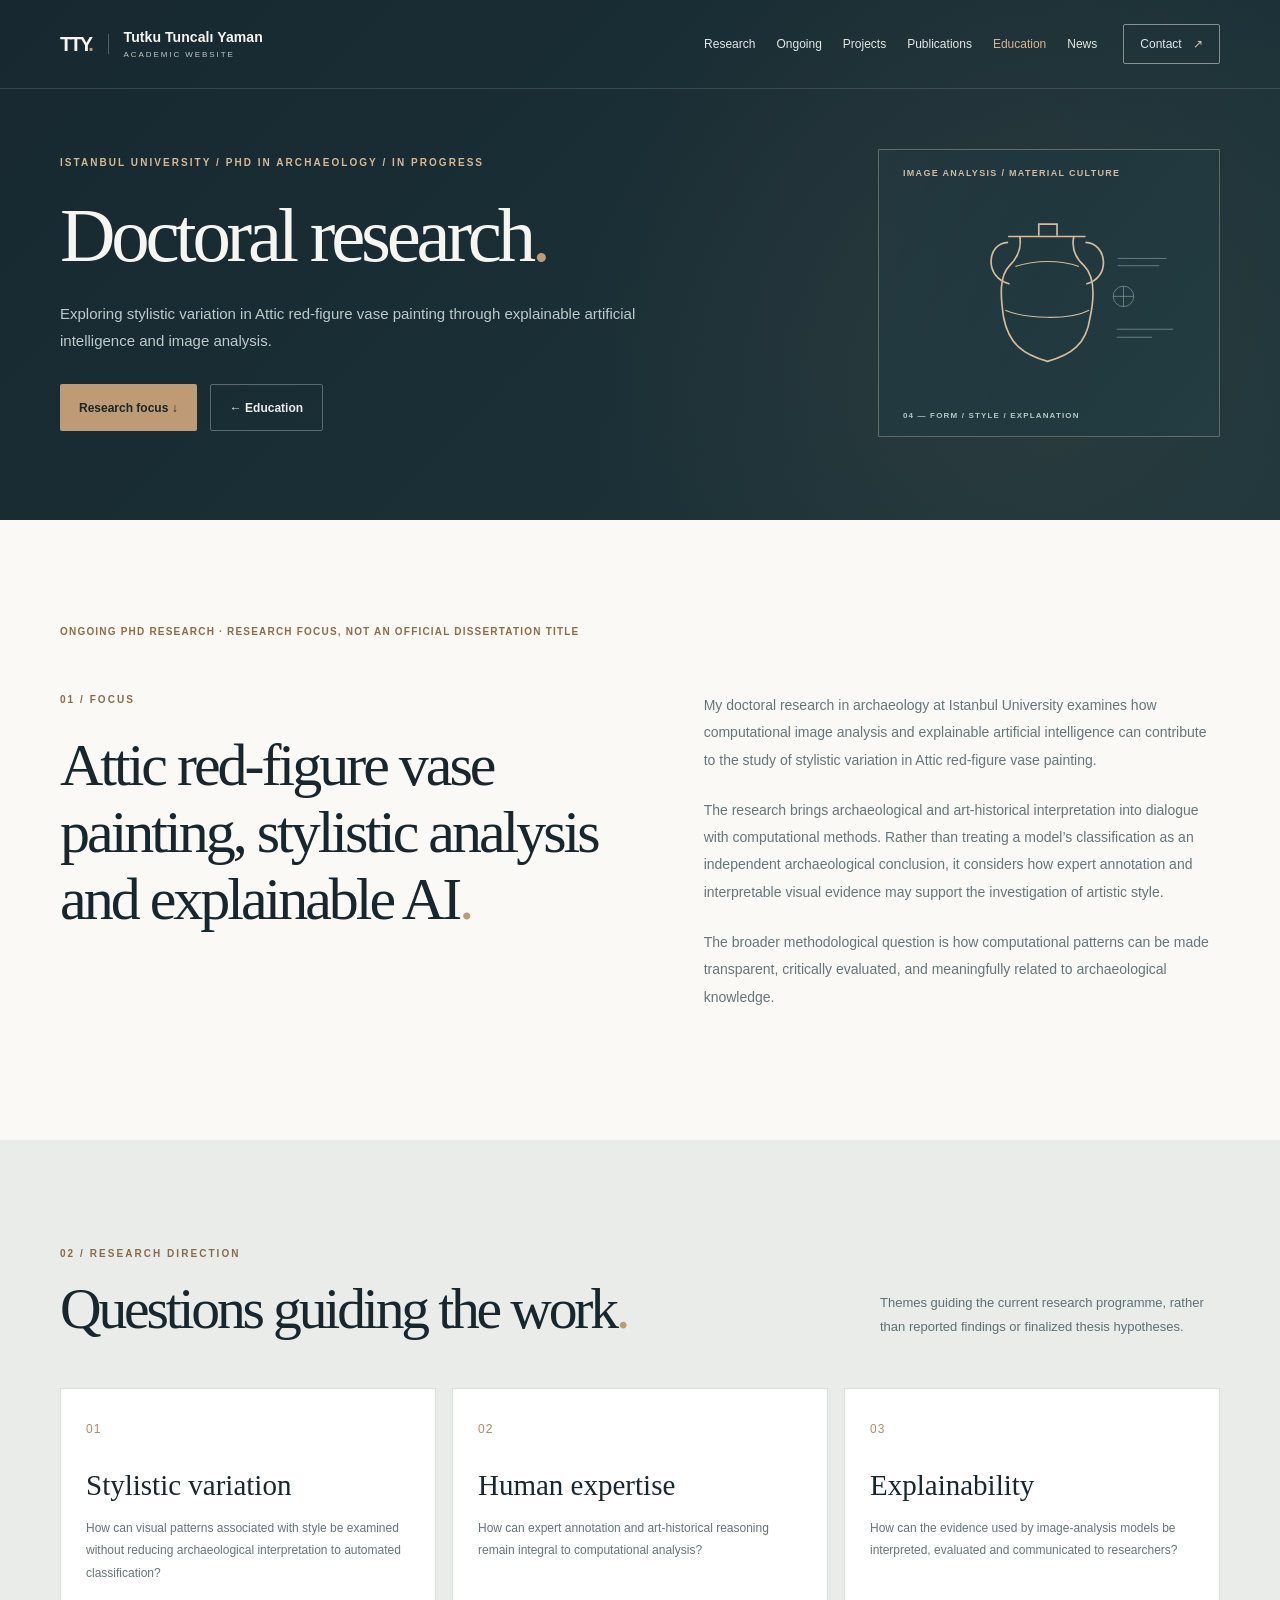
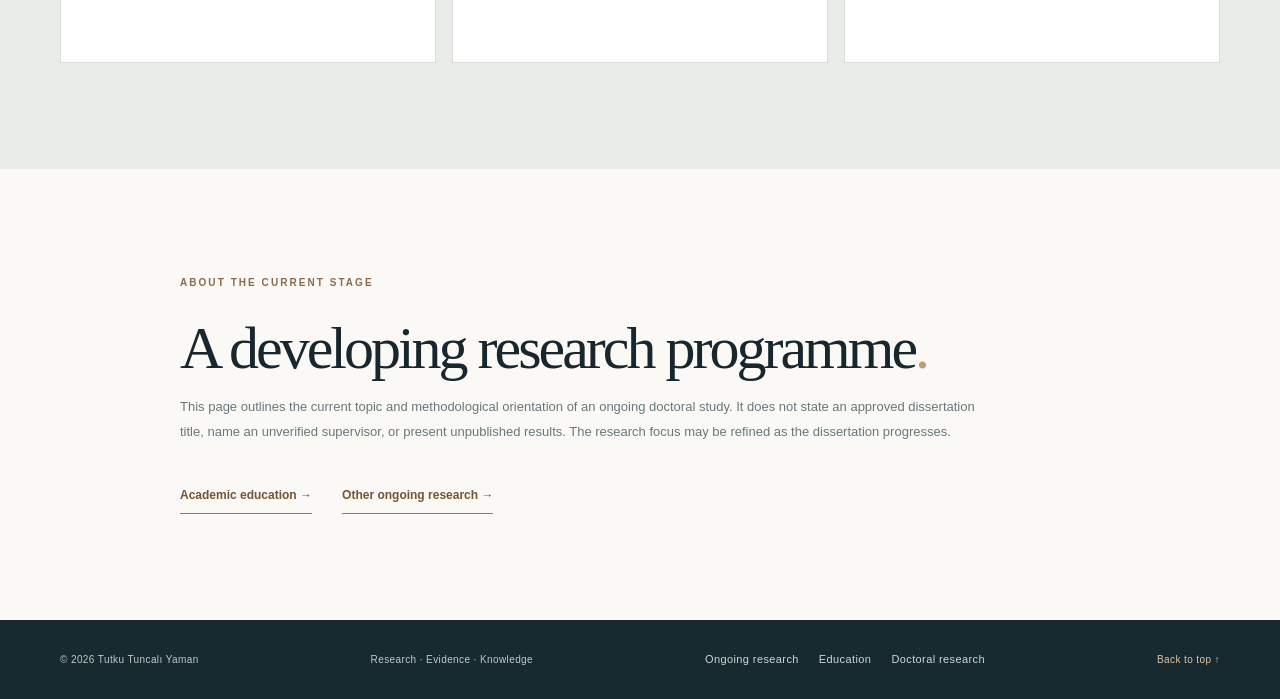
==== doctoral-research.html @ 41579b4d "Add files via upload" ====
<!DOCTYPE html>

<html lang="en"><head><meta charset="utf-8"/><meta content="width=device-width, initial-scale=1" name="viewport"/><meta content="#15232a" name="theme-color"/><meta content="Ongoing archaeology PhD research at Istanbul University on explainable AI, image analysis and stylistic variation in Attic red-figure vase painting." name="description"/><meta content="Doctoral Research | Tutku Tuncalı Yaman" property="og:title"/><meta content="Ongoing archaeology PhD research at Istanbul University on explainable AI, image analysis and stylistic variation in Attic red-figure vase painting." property="og:description"/><title>Doctoral Research | Tutku Tuncalı Yaman</title><link href="styles.css" rel="stylesheet"/><script defer="" src="script.js"></script><link href="assets/favicon.svg" rel="icon" type="image/svg+xml"/></head>
<body><a class="skip-link" href="#main">Skip to content</a><header class="site-header" id="top">
<div class="header-inner wrap">
<a aria-label="Tutku Tuncalı Yaman, home" class="wordmark" href="#top"><span aria-hidden="true" class="wordmark-monogram">TTY<span class="monogram-dot">.</span></span><span class="wordmark-name">Tutku Tuncalı Yaman<span class="wordmark-line">ACADEMIC WEBSITE</span></span></a>
<button aria-controls="primary-nav" aria-expanded="false" aria-label="Open navigation" class="nav-toggle" type="button"><span></span><span></span><span></span></button>
<nav aria-label="Primary navigation" class="main-nav" id="primary-nav"><a href="index.html#research">Research</a><a href="ongoing.html">Ongoing</a><a href="projects.html">Projects</a><a href="index.html#publications">Publications</a><a aria-current="location" href="education.html">Education</a><a href="news.html">News</a><a class="nav-contact" href="index.html#contact">Contact <span aria-hidden="true">↗</span></a></nav>
</div>
</header><main id="main"><section aria-labelledby="inner-title" class="inner-hero doctoral-hero"><div class="wrap inner-hero-grid"><div><p class="eyebrow">ISTANBUL UNIVERSITY / PHD IN ARCHAEOLOGY / IN PROGRESS</p><h1 id="inner-title">Doctoral research<span class="period">.</span></h1><p class="inner-lead">Exploring stylistic variation in Attic red-figure vase painting through explainable artificial intelligence and image analysis.</p><div class="inner-hero-actions"><a class="button button-primary" href="#focus">Research focus ↓</a><a class="button button-ghost" href="education.html">← Education</a></div></div><div aria-hidden="true" class="inner-visual inner-editorial-visual"><p class="editorial-overline">IMAGE ANALYSIS / MATERIAL CULTURE</p><svg viewbox="0 0 400 260" xmlns="http://www.w3.org/2000/svg"><g fill="none" stroke="#d5bb99" stroke-width="2.3" transform="translate(74 7)"><path d="M70 43H176M86 43C89 61 81 74 72 83C58 97 59 123 64 155C71 190 91 205 124 214C157 205 177 190 182 155C189 123 188 97 174 83C164 74 156 61 160 43"></path><path d="M70 51C40 52 37 100 72 108M176 51C206 52 211 100 177 108"></path><path d="M80 84C107 75 142 75 167 84M66 144C95 156 154 158 181 144" stroke-width="1.4"></path><path d="M112 42V26H137V42"></path></g><g opacity=".75" stroke="#a1b9b4" stroke-width="1"><path d="M294 80H361M294 90H351M293 177H370M293 188H341"></path><circle cx="302" cy="132" fill="none" r="14"></circle><path d="M302 118V146M288 132H316"></path></g></svg><p class="editorial-footer">04 — FORM / STYLE / EXPLANATION</p></div></div></section>
<section class="section doctoral-section" id="focus"><div class="wrap"><div class="doctoral-overline">ONGOING PHD RESEARCH · RESEARCH FOCUS, NOT AN OFFICIAL DISSERTATION TITLE</div><div class="doctoral-grid"><div><p class="eyebrow eyebrow-dark">01 / FOCUS</p><h2>Attic red-figure vase painting, stylistic analysis and explainable AI<span class="period">.</span></h2></div><div class="doctoral-prose"><p>My doctoral research in archaeology at Istanbul University examines how computational image analysis and explainable artificial intelligence can contribute to the study of stylistic variation in Attic red-figure vase painting.</p><p>The research brings archaeological and art-historical interpretation into dialogue with computational methods. Rather than treating a model’s classification as an independent archaeological conclusion, it considers how expert annotation and interpretable visual evidence may support the investigation of artistic style.</p><p>The broader methodological question is how computational patterns can be made transparent, critically evaluated, and meaningfully related to archaeological knowledge.</p></div></div></div></section>
<section class="section doctoral-questions"><div class="wrap"><div class="section-head"><div><p class="eyebrow eyebrow-dark">02 / RESEARCH DIRECTION</p><h2>Questions guiding the work<span class="period">.</span></h2></div><p class="section-lead">Themes guiding the current research programme, rather than reported findings or finalized thesis hypotheses.</p></div><div class="doctoral-question-grid"><article><span>01</span><h3>Stylistic variation</h3><p>How can visual patterns associated with style be examined without reducing archaeological interpretation to automated classification?</p></article><article><span>02</span><h3>Human expertise</h3><p>How can expert annotation and art-historical reasoning remain integral to computational analysis?</p></article><article><span>03</span><h3>Explainability</h3><p>How can the evidence used by image-analysis models be interpreted, evaluated and communicated to researchers?</p></article></div></div></section>
<section class="section doctoral-note-section"><div class="wrap doctoral-note"><p class="eyebrow eyebrow-dark">ABOUT THE CURRENT STAGE</p><h2>A developing research programme<span class="period">.</span></h2><p>This page outlines the current topic and methodological orientation of an ongoing doctoral study. It does not state an approved dissertation title, name an unverified supervisor, or present unpublished results. The research focus may be refined as the dissertation progresses.</p><div class="doctoral-note-actions"><a class="text-link" href="education.html">Academic education →</a><a class="text-link" href="ongoing.html">Other ongoing research →</a></div></div></section></main><footer class="site-footer"><div class="wrap footer-inner"><span>© 2026 Tutku Tuncalı Yaman</span><span>Research · Evidence · Knowledge</span><div class="footer-pages"><a href="ongoing.html">Ongoing research</a><a href="education.html">Education</a><a href="doctoral-research.html">Doctoral research</a></div><a href="#top">Back to top ↑</a></div></footer></body></html>
---- styles.css ----
:root{--ink:#17272d;--navy:#15232a;--navy-2:#1b3037;--cream:#f5f2eb;--paper:#faf9f5;--white:#fff;--muted:#5e7076;--copper:#bf9b75;--light-copper:#dec5a7;--line:#dddcd4;--font-sans:Inter,"Aptos","Segoe UI",Arial,sans-serif;--font-serif:Iowan Old Style,"Palatino Linotype","Book Antiqua",Georgia,serif}*{box-sizing:border-box}html{scroll-behavior:smooth}body{margin:0;background:var(--paper);color:var(--ink);font-family:var(--font-sans);-webkit-font-smoothing:antialiased}a{color:inherit;text-decoration:none}button{font:inherit}a:focus-visible,button:focus-visible{outline:3px solid #d0a16d;outline-offset:4px}.wrap{width:min(1160px,calc(100% - 96px));margin-inline:auto}.skip-link{position:absolute;left:1rem;top:-10rem;background:white;color:black;padding:.65rem 1rem;z-index:99}.skip-link:focus{top:1rem}.site-header{position:absolute;left:0;right:0;top:0;z-index:20;border-bottom:1px solid rgba(255,255,255,.13)}.header-inner{height:88px;display:flex;align-items:center;justify-content:space-between;gap:30px}.wordmark{display:flex;gap:15px;align-items:center;color:#f7f5ef}.wordmark-monogram{font-weight:700;font-size:20px;letter-spacing:-.12em;border-right:1px solid #506067;padding-right:16px;line-height:1}.monogram-dot,.period{color:var(--copper)}.wordmark-name{font-size:14px;font-weight:620;letter-spacing:.006em}.wordmark-line{display:block;margin-top:5px;color:#bfc7c6;font-weight:400;font-size:8px;letter-spacing:.24em}.main-nav{display:flex;gap:27px;align-items:center}.main-nav a{color:#e4e8e6;font-size:12px;font-weight:500;transition:color .2s}.main-nav a:hover{color:var(--light-copper)}.main-nav .nav-contact{border:1px solid rgba(237,236,226,.5);border-radius:2px;padding:12px 16px;margin-left:5px}.nav-contact span{margin-left:8px;color:var(--light-copper)}.nav-toggle{display:none}.hero{position:relative;background:var(--navy);color:#f9f7f1;min-height:705px;overflow:hidden}.hero-underlay{position:absolute;inset:0;background:radial-gradient(circle at 74% 42%,rgba(79,101,108,.27),transparent 34%),linear-gradient(150deg,#17282e 0%,#142329 68%,#0e1e26 100%)}.hero-inner{position:relative;display:grid;grid-template-columns:1.08fr .92fr;align-items:center;min-height:648px;gap:12px;padding-top:100px}.hero-content{padding-bottom:12px;z-index:1}.eyebrow{font-size:10px;font-weight:650;letter-spacing:.205em;color:#d6b994;line-height:1.5;margin:0 0 25px}.eyebrow-dark{color:#8a6a4b}.hero-eyebrow{display:flex;align-items:center;gap:12px}.eyebrow-line{display:block;width:28px;height:1px;background:var(--copper)}.hero-name{font-size:17px;letter-spacing:.08em;margin:0 0 12px;color:#e4e6e0}.hero h1{font-family:var(--font-serif);font-size:clamp(59px,6.1vw,92px);font-weight:400;line-height:1.04;letter-spacing:-.062em;margin:0 0 30px}.hero h1 em{font-weight:400;color:var(--light-copper);letter-spacing:-.07em}.hero-subtitle{font-size:18px;max-width:560px;line-height:1.48;font-weight:500;margin:0 0 20px}.hero-desc{font-size:13px;line-height:1.9;max-width:540px;color:#c1cdce;margin:0}.hero-actions{display:flex;align-items:center;gap:14px;margin-top:30px;flex-wrap:wrap}.button{display:inline-flex;gap:25px;align-items:center;justify-content:center;min-height:47px;border-radius:2px;padding:13px 19px;font-size:12px;font-weight:650;transition:transform .2s,background .2s}.button:hover{transform:translateY(-2px)}.button-primary{background:var(--copper);color:#19262a}.button-primary:hover{background:#d8b695}.button-ghost{border:1px solid #596b70;color:#e9ece9}.button-ghost:hover{background:rgba(255,255,255,.08)}.hero-art{position:relative;width:100%;aspect-ratio:1/1;max-width:550px;justify-self:end;margin-top:10px;opacity:.96}.art-orbit{position:absolute;border-radius:50%;border:1px solid rgba(216,197,167,.25);top:50%;left:50%;transform:translate(-50%,-50%)}.orbit-outer{width:93%;height:93%;border-style:dashed}.orbit-mid{width:71%;height:71%}.orbit-inner{width:47%;height:47%;border-style:dotted}.art-grid{position:absolute;inset:10%;background-image:linear-gradient(rgba(226,216,195,.06) 1px,transparent 1px),linear-gradient(90deg,rgba(226,216,195,.06) 1px,transparent 1px);background-size:36px 36px;mask-image:radial-gradient(circle,#000,transparent 71%)}.art-connectors{position:absolute;inset:0;width:100%;height:100%}.art-center{position:absolute;left:52%;top:52%;transform:translate(-50%,-50%);font-family:var(--font-serif);font-size:26px;letter-spacing:-.04em;text-align:center;color:#f1e5d4}.art-center span{display:block;font:600 8px var(--font-sans);letter-spacing:.2em;margin-top:8px;color:#bbab98}.art-label{position:absolute;color:#d3c4ad;font-size:9px;letter-spacing:.15em}.art-label-one{left:5%;top:21%}.art-label-two{right:1%;top:30%}.art-label-three{bottom:22%;left:6%}.art-caption{position:absolute;right:10%;bottom:2%;color:#83999d;font-size:8px;letter-spacing:.19em}.hero-bottom{position:relative;min-height:57px;border-top:1px solid rgba(255,255,255,.11);display:flex;justify-content:center;align-items:center;gap:32px;font-size:9px;letter-spacing:.22em;color:#a6b8ba}.small-cross{font-size:14px;color:#c8a67f}.intro-band{background:#eeeae0}.intro-inner{padding:70px 0;display:grid;grid-template-columns:1fr 2.5fr;gap:80px;align-items:start}.mini-label{margin:7px 0 0;white-space:nowrap;font-size:10px;letter-spacing:.2em;font-weight:750;color:#9a774e}.intro-inner>p:last-child{font-family:var(--font-serif);font-size:clamp(23px,2.8vw,36px);line-height:1.4;letter-spacing:-.025em;margin:0}.intro-inner em{color:#9c7654}.section{padding:106px 0}.section-head{display:flex;justify-content:space-between;gap:60px;align-items:end;margin-bottom:48px}.section-head h2,.teaching-section h2,.about-section h2,.contact-section h2{font-family:var(--font-serif);font-size:clamp(43px,4.5vw,62px);line-height:1.08;font-weight:400;letter-spacing:-.055em;margin:0}.section-head .eyebrow{margin-bottom:17px}.section-lead{width:min(340px,100%);font-size:13px;color:var(--muted);line-height:1.8;margin:0 0 2px}.theme-grid{display:grid;grid-template-columns:repeat(3,1fr);gap:20px}.theme-card{min-height:395px;background:white;border:1px solid #eceae4;padding:27px 25px 25px;display:flex;flex-direction:column;transition:box-shadow .2s,transform .2s}.theme-card:hover{box-shadow:0 15px 40px rgba(21,35,42,.07);transform:translateY(-3px)}.theme-top{display:flex;align-items:center;justify-content:space-between}.theme-index{font-size:11px;color:#997853;font-weight:700}.theme-icon{font-size:19px;color:#a4aaa8}.theme-graphic{height:90px;position:relative;margin:18px 0 20px;overflow:hidden}.graphic-data{display:flex;align-items:end;gap:10px;padding-left:20px}.graphic-data span{width:18px;background:#d5c4ae}.graphic-data span:nth-child(1){height:24px}.graphic-data span:nth-child(2){height:48px;background:#afc3bd}.graphic-data span:nth-child(3){height:37px}.graphic-data span:nth-child(4){height:72px;background:#758d89}.graphic-data span:nth-child(5){height:55px}.graphic-data span:nth-child(6){height:83px;background:#8ea7a4}.graphic-heritage .heritage-ring{position:absolute;width:80px;height:80px;border:1px solid #c5ad8f;border-radius:50%;left:32px;top:4px}.heritage-square{position:absolute;border:1px solid #8b9d98;transform:rotate(12deg)}.heritage-square.one{left:66px;top:23px;width:44px;height:44px}.heritage-square.two{left:96px;top:4px;width:61px;height:61px}.heritage-square.three{left:145px;top:38px;width:45px;height:45px}.graphic-knowledge{background:linear-gradient(145deg,transparent 46%,#e3e1d8 46.2%,#e3e1d8 46.7%,transparent 47%),linear-gradient(20deg,transparent 34%,#e3e1d8 34.2%,#e3e1d8 34.6%,transparent 35%)}.graphic-knowledge i{position:absolute;display:block;width:17px;height:17px;border-radius:50%;background:#bd9c78}.graphic-knowledge i:nth-child(1){left:20px;top:32px}.graphic-knowledge i:nth-child(2){left:96px;top:8px;background:#8baba6}.graphic-knowledge i:nth-child(3){left:161px;top:42px}.graphic-knowledge i:nth-child(4){left:96px;top:62px;background:#667d7b}.graphic-knowledge i:nth-child(5){left:216px;top:9px;background:#8baba6}.theme-card h3{font-family:var(--font-serif);font-size:27px;font-weight:400;line-height:1.13;letter-spacing:-.03em;margin:0 0 17px}.theme-card p{font-size:12px;line-height:1.75;color:#596b70;margin:0 0 20px}.theme-tags{display:flex;gap:7px;flex-wrap:wrap;margin-top:auto}.theme-tags span{background:#f2f1ed;padding:7px 9px;color:#687a7d;font-size:9px;letter-spacing:.02em}.projects-section{background:#1c3036;color:#f4f3ed}.section-head-dark .section-lead{color:#afc0c2}.projects-list{border-top:1px solid rgba(255,255,255,.22)}.project-row{display:grid;grid-template-columns:80px 1fr 42px;align-items:start;gap:20px;padding:28px 4px 29px;border-bottom:1px solid rgba(255,255,255,.20)}.project-number{color:#bf9b75;font-size:12px;padding-top:13px}.project-meta{color:#c9a57e;font-size:10px;letter-spacing:.16em;font-weight:650;margin:0 0 13px}.project-info h3{font:400 clamp(23px,2.4vw,32px)/1.15 var(--font-serif);letter-spacing:-.025em;margin:0 0 10px}.project-info>p:last-child{color:#b8c4c5;font-size:12px;line-height:1.7;margin:0;max-width:675px}.project-link{font-size:23px;text-align:right;color:#d0b292;padding:7px}.project-link:hover{color:white}.publication-list{border-top:1px solid var(--line)}.publication-item{display:grid;grid-template-columns:80px 1fr 66px;gap:28px;align-items:start;padding:22px 4px;border-bottom:1px solid var(--line)}.publication-year{font-size:12px;font-weight:650;color:#9b754f;padding-top:4px}.publication-item h3{font-size:15px;font-weight:620;line-height:1.5;margin:0 0 8px}.publication-item p{font-size:12px;color:#738085;margin:0}.publication-item a{font-size:10px;font-weight:750;letter-spacing:.06em;color:#8f6d4d;padding-top:5px;text-align:right}.publication-item a:hover{text-decoration:underline}.text-link{margin-top:30px;display:inline-flex;gap:25px;align-items:center;border-bottom:1px solid #9b7957;padding-bottom:11px;color:#725536;font-size:12px;font-weight:650}.teaching-section{background:#eaece7}.teaching-layout{display:grid;grid-template-columns:1fr 1fr;gap:95px}.teaching-intro{font-size:14px;line-height:1.85;color:#526469;max-width:440px;margin:26px 0}.teaching-note{font-size:11px;line-height:1.65;color:#889391;max-width:380px}.course-panel{padding-top:23px}.course-panel .mini-label{margin-bottom:22px}.course{display:flex;align-items:center;justify-content:space-between;gap:20px;padding:21px 0;border-bottom:1px solid #cbd2cf;font-size:14px;font-weight:550}.course span{color:#8c9996}.about-section{background:#20343a;color:#f4f2eb}.about-layout{display:grid;grid-template-columns:.8fr 1.2fr;gap:110px;align-items:center}.about-mark{position:relative;min-height:375px;border:1px solid rgba(230,226,211,.19);background:radial-gradient(circle at 60% 33%,#354e53 0,transparent 50%),linear-gradient(140deg,#182e34,#294149);display:flex;align-items:center;justify-content:center;overflow:hidden}.about-mark:before,.about-mark:after{content:"";position:absolute;border:1px solid rgba(209,184,147,.25);width:310px;height:310px;border-radius:50%;left:15%;top:3%}.about-mark:after{width:225px;height:225px;left:25%;top:14%;border-style:dashed}.about-monogram{font:400 180px var(--font-serif);letter-spacing:-.12em;color:#e6dbca;position:relative;z-index:1}.about-monogram span{color:#bf9b75}.about-micro{position:absolute;bottom:25px;left:26px;font-size:9px;letter-spacing:.2em;line-height:1.8;color:#b7c5c1}.about-section h2{margin-bottom:25px}.about-content>p:not(.eyebrow){color:#c4cdca;font-size:13px;line-height:1.85;max-width:560px}.about-content .about-disclaimer{color:#b29c80!important;font-size:10px!important;margin-top:20px}.about-button{margin-top:16px}.contact-section{background:#f0e9dc;padding:84px 0}.contact-inner{display:grid;grid-template-columns:1fr 1fr;gap:80px;align-items:center}.contact-section h2{font-size:clamp(42px,4vw,57px)}.contact-inner>div:first-child>p:last-child{font-size:13px;color:#65736e;line-height:1.8;margin:20px 0 0;max-width:410px}.contact-actions{padding-top:38px}.contact-email{font:400 clamp(19px,2.1vw,26px) var(--font-serif);border-bottom:1px solid #b5a38b;padding-bottom:14px;display:flex;justify-content:space-between;gap:10px}.contact-email span{color:#a57b4f}.contact-links{display:flex;gap:26px;flex-wrap:wrap;margin-top:26px}.contact-links a{font-size:11px;font-weight:650;color:#6d5b49}.site-footer{background:#162a30;color:#c2cbc8}.footer-inner{min-height:79px;display:flex;align-items:center;justify-content:space-between;gap:20px;font-size:10px;letter-spacing:.04em}.footer-inner a{color:#dec5a7}@media(max-width:1000px){.wrap{width:min(100% - 60px,1160px)}.main-nav{gap:16px}.main-nav a{font-size:11px}.hero-inner{grid-template-columns:1fr .85fr}.hero h1{font-size:clamp(55px,6.5vw,80px)}.hero-subtitle{font-size:16px}.hero-desc{font-size:12px}.theme-grid{gap:12px}.theme-card{padding:22px 19px}.theme-card h3{font-size:25px}.teaching-layout{gap:50px}.about-layout{gap:65px}}@media(max-width:760px){.wrap{width:calc(100% - 40px)}.header-inner{height:72px}.nav-toggle{display:flex;width:43px;height:39px;flex-direction:column;align-items:center;justify-content:center;gap:5px;border:1px solid #6f8286;border-radius:2px;background:transparent;cursor:pointer}.nav-toggle span{display:block;width:18px;height:1px;background:#fff}.main-nav{display:none;position:absolute;top:72px;left:0;right:0;background:#20343a;flex-direction:column;align-items:stretch;gap:0;padding:12px 20px 24px;box-shadow:0 12px 18px rgba(0,0,0,.18)}.main-nav.is-open{display:flex}.main-nav a{padding:14px 5px;border-bottom:1px solid rgba(255,255,255,.1);font-size:13px}.main-nav .nav-contact{padding:14px;margin:15px 0 0;text-align:center}.hero{min-height:unset}.hero-inner{display:flex;flex-direction:column;gap:5px;padding-top:142px;padding-bottom:20px;min-height:unset}.hero-content{width:100%}.hero h1{font-size:clamp(58px,11vw,80px)}.hero-desc{font-size:13px}.hero-art{width:min(460px,90%);justify-self:center;align-self:center;margin:5px 0 -25px}.hero-bottom{gap:13px;flex-wrap:wrap;min-height:70px;font-size:8px;letter-spacing:.1em;text-align:center}.intro-inner{grid-template-columns:1fr;gap:20px;padding:50px 0}.intro-inner>p:last-child{font-size:27px}.section{padding:65px 0}.section-head{flex-direction:column;align-items:start;gap:18px;margin-bottom:32px}.section-head h2,.teaching-section h2,.about-section h2,.contact-section h2{font-size:clamp(42px,8vw,55px)}.section-lead{max-width:500px;width:100%}.theme-grid{grid-template-columns:1fr}.theme-card{min-height:auto;padding:22px}.theme-graphic{height:66px;margin:12px 0 15px}.theme-card h3 br{display:none}.theme-card h3{font-size:25px}.theme-card p{max-width:580px}.project-row{grid-template-columns:35px 1fr 25px;gap:10px}.project-info h3{font-size:25px}.publication-item{grid-template-columns:46px 1fr;gap:12px}.publication-item a{grid-column:2;text-align:left;padding-top:0}.teaching-layout,.about-layout,.contact-inner{grid-template-columns:1fr;gap:35px}.course-panel{padding-top:0}.about-mark{min-height:260px}.about-monogram{font-size:140px}.contact-actions{padding-top:0}.footer-inner{flex-wrap:wrap;justify-content:center;text-align:center;padding:20px 0}.footer-inner span:nth-child(2){display:none}}@media(prefers-reduced-motion:reduce){html{scroll-behavior:auto}*,*:before,*:after{transition-duration:0.01ms!important;animation-duration:0.01ms!important}}

/* v0.2: restrained publication context and indexing metadata */
.publication-item .publication-relevance{margin-top:6px;font-size:11px;line-height:1.55;color:#9b7957;font-style:italic}.publication-index{color:#667b78}.publication-item h3{max-width:830px}


/* v0.3: Multi-page archive with retained editorial identity */
.main-nav{gap:21px}.main-nav a[aria-current="page"]{color:var(--light-copper)}
.archive-cta{margin-top:31px}.home-news-section{background:#f1efe9}.home-news-grid{display:grid;grid-template-columns:repeat(3,minmax(0,1fr));gap:18px}.home-news-card{display:flex;flex-direction:column;min-height:255px;background:#fff;border:1px solid #e3ded5;padding:27px 24px;transition:transform .22s,border-color .22s}.home-news-card:hover{transform:translateY(-3px);border-color:#ba9b76}.news-card-meta{font-size:9px;letter-spacing:.16em;color:#906f4a;font-weight:700;margin-bottom:21px}.home-news-card h3{font:400 27px/1.12 var(--font-serif);letter-spacing:-.027em;margin:0 0 13px}.home-news-card p{font-size:12px;line-height:1.75;color:#67767a;margin:0 0 24px}.home-news-card>span{margin-top:auto;color:#8b6947;font-size:11px;font-weight:650}
.inner-hero{background:#192b32;color:#f7f5f0;position:relative;overflow:hidden}.inner-hero:before{content:"";position:absolute;inset:0;background:radial-gradient(circle at 80% 65%,rgba(145,122,92,.13),transparent 42%),linear-gradient(135deg,#172830,#1d353b)}.inner-hero-grid{min-height:490px;padding-top:146px;padding-bottom:80px;display:grid;grid-template-columns:1.45fr .65fr;gap:55px;align-items:center;position:relative}.inner-hero h1{font:400 clamp(48px,6vw,77px)/1.06 var(--font-serif);letter-spacing:-.055em;margin:0 0 24px}.inner-lead{max-width:650px;color:#bdcbca;font-size:15px;line-height:1.8;margin:0}.inner-hero-actions{display:flex;gap:13px;flex-wrap:wrap;margin-top:30px}.inner-visual{min-height:260px;position:relative;border:1px solid rgba(220,196,160,.3);background:linear-gradient(145deg,rgba(184,144,105,.16),transparent 45%),linear-gradient(155deg,#1b3136,#17262b);overflow:hidden}.inner-visual>span{display:block;position:relative;z-index:2;color:#dfd0bc;letter-spacing:.24em;font-size:11px;margin:24px 30px}.inner-visual>span:nth-child(2){margin-left:60px}.inner-visual>span:nth-child(3){margin-left:92px}.visual-arch{position:absolute;left:18%;top:15%;border:1px solid #c6ab88;border-radius:50% 50% 2px 2px;width:60%;height:115%;opacity:.36;box-shadow:0 0 0 28px rgba(192,171,140,.04),0 0 0 64px rgba(192,171,140,.04)}
.archive-toc{background:#e4e8e4}.archive-toc-inner{display:flex;gap:0;flex-wrap:wrap}.archive-toc a{flex:1;padding:22px 15px;border-right:1px solid #d3d6d0;font-size:12px;font-weight:750;color:#8f6e4b}.archive-toc a:first-child{border-left:1px solid #d3d6d0}.archive-toc span{margin-left:13px;color:#293d42;font-size:12px;font-weight:580}.archive-section{background:#faf9f5}.archive-projects{border-top:1px solid #d7dad4}.archive-project{display:grid;grid-template-columns:135px minmax(0,1fr) 30px;gap:34px;padding:29px 4px 30px;border-bottom:1px solid #d7dad4}.archive-year{padding-top:5px;font-size:13px;color:#906c48;white-space:nowrap}.archive-kicker{font-size:10px;color:#7d827d;letter-spacing:.10em;text-transform:uppercase;margin-bottom:9px;font-weight:700}.kicker-dot{color:#b18e68}.archive-project h3{font:400 clamp(22px,2.6vw,30px)/1.2 var(--font-serif);letter-spacing:-.025em;margin:0 0 12px}.archive-project p{margin:0;max-width:760px;color:#677477;font-size:12px;line-height:1.8}.archive-link{font-size:26px;color:#9c7b56}.archive-footnote{font-size:11px;line-height:1.7;color:#7b8687;margin-top:21px}.archive-footnote a{color:#886848;text-decoration:underline;text-underline-offset:3px}
.fieldwork-section{background:#1c3036;color:#f4f3ed}.fieldwork-section .section-lead{color:#bac8c7}.fieldwork-grid{display:grid;grid-template-columns:repeat(3,minmax(0,1fr));gap:15px}.fieldwork-card{border:1px solid rgba(221,220,208,.24);min-height:237px;padding:25px 24px;background:rgba(255,255,255,.024)}.fieldwork-num{color:#c4a17d;font-size:10px;font-weight:700;letter-spacing:.10em}.fieldwork-card h3{font:400 28px/1.15 var(--font-serif);margin:29px 0 7px}.fieldwork-place{font-size:11px;letter-spacing:.08em;color:#d6b994}.fieldwork-card p{font-size:12px;color:#bbc8c5;line-height:1.75;margin:19px 0 0}.archive-muted{color:#b2bebb;font-size:10px;line-height:1.7;margin:21px 0 0}
.network-grid{display:grid;grid-template-columns:1fr 1fr;gap:20px}.network-card{padding:30px 32px;border:1px solid #dedfd8;background:#f2f1eb;min-height:285px;display:flex;flex-direction:column}.network-top{display:flex;justify-content:space-between;gap:12px;font-size:10px;letter-spacing:.12em;color:#8e734f;font-weight:750}.network-card h3{font:400 30px/1.2 var(--font-serif);margin:25px 0 12px}.network-card p{color:#657477;font-size:12px;line-height:1.85;margin:0 0 20px}.network-card a{margin-top:auto;font-size:11px;color:#896847;font-weight:700}
.news-visual{padding:27px 32px;color:#dec7a9}.news-visual-overline{font-size:10px;letter-spacing:.18em}.news-visual-date{font:400 124px/1 var(--font-serif);letter-spacing:-.08em;color:#d9c4a7;margin:5px 0}.news-visual-date span{font:600 14px var(--font-sans);letter-spacing:.2em;margin-left:13px}.news-visual-text{font:500 11px/1.9 var(--font-sans);letter-spacing:.24em;color:#a5b4b4}.news-archive{background:#faf9f5}.news-archive-top{display:flex;align-items:end;justify-content:space-between;gap:30px;margin-bottom:35px;flex-wrap:wrap}.news-archive-top h2{font:400 clamp(42px,4.7vw,60px)/1 var(--font-serif);letter-spacing:-.05em;margin:0}.news-filters{display:flex;gap:7px;flex-wrap:wrap}.news-filter{border:1px solid #d5d7d0;background:transparent;padding:10px 14px;color:#647375;font-weight:650;font-size:11px;border-radius:2px;cursor:pointer}.news-filter.active,.news-filter:hover{background:#20363a;color:#fff;border-color:#20363a}.news-list{border-top:1px solid #cfd5d0}.news-entry{display:grid;grid-template-columns:120px minmax(0,1fr);gap:24px;border-bottom:1px solid #d7dcd6;padding:30px 4px 34px;scroll-margin-top:30px}.news-date{display:flex;flex-direction:column;gap:2px}.news-date strong{font:400 46px/1 var(--font-serif);letter-spacing:-.05em;color:#8f6c48}.news-date span{font-size:10px;color:#7f8988;letter-spacing:.13em;font-weight:750}.news-main .news-type{display:inline-block;color:#8c7253;font-size:10px;letter-spacing:.13em;text-transform:uppercase;font-weight:700;margin:0 0 10px}.news-main h2{font:400 clamp(23px,2.6vw,34px)/1.18 var(--font-serif);letter-spacing:-.025em;margin:0 0 13px}.news-main p{font-size:12px;line-height:1.85;color:#617074;max-width:780px;margin:0 0 15px}.news-main a{font-size:11px;font-weight:700;color:#9a734b}.news-entry[hidden]{display:none!important}.news-no-results{color:#657477;padding:40px 0}
@media(max-width:1000px){.main-nav{gap:13px}.inner-hero-grid{grid-template-columns:1.2fr .8fr;gap:30px}.archive-project{grid-template-columns:110px 1fr 24px;gap:18px}.fieldwork-grid{grid-template-columns:repeat(2,minmax(0,1fr))}.home-news-card{padding:20px}.home-news-card h3{font-size:24px}}
@media(max-width:760px){.inner-hero-grid{display:block;min-height:auto;padding-top:125px;padding-bottom:60px}.inner-hero h1{font-size:55px}.inner-lead{font-size:14px}.inner-visual{display:none}.archive-toc-inner{display:block}.archive-toc a{display:block;border-left:1px solid #d3d6d0}.archive-project{grid-template-columns:1fr 25px;gap:8px 10px}.archive-year{grid-column:1/-1;font-size:11px}.archive-project h3{font-size:25px}.archive-kicker{line-height:1.6}.fieldwork-grid{grid-template-columns:1fr}.fieldwork-card{min-height:190px}.fieldwork-card h3{margin-top:16px}.network-grid{grid-template-columns:1fr}.network-card{min-height:unset}.home-news-grid{grid-template-columns:1fr}.home-news-card{min-height:195px}.news-archive-top{display:block}.news-archive-top h2{margin-bottom:28px}.news-entry{grid-template-columns:62px 1fr;gap:13px;padding-top:25px}.news-date strong{font-size:39px}.news-date span{font-size:9px;letter-spacing:0}.news-main h2{font-size:24px}.archive-cta{line-height:1.4;white-space:normal;justify-content:start;text-align:left}}

/* v0.4: supplied-document project award and editorial news photography */
.archive-project.special-project{background:#f2eee5;padding-left:21px;padding-right:20px;border-top:1px solid #d7c6ac}
.project-note{font-size:10px;color:#8e7758;line-height:1.7;margin-top:12px}
.home-news-grid{grid-template-columns:repeat(4,minmax(0,1fr))}
.home-news-card h3{font-size:24px}
.news-entry.with-photo{grid-template-columns:105px minmax(0,1fr) 205px;gap:22px}
.news-thumb{margin:0;align-self:start;border:1px solid #dedbd3;overflow:hidden;background:#e8e4da;border-radius:2px;max-height:165px}
.news-thumb img{width:100%;height:165px;object-fit:cover;object-position:center;display:block;transition:transform .25s ease}
.news-entry:hover .news-thumb img{transform:scale(1.035)}
.news-main h2{max-width:750px}
.news-date span{line-height:1.55;max-width:130px}
@media(max-width:1100px){.home-news-grid{grid-template-columns:repeat(2,minmax(0,1fr))}}
@media(max-width:960px){.news-entry.with-photo{grid-template-columns:82px minmax(0,1fr) 155px}.news-thumb img{height:150px}.news-thumb{max-height:150px}}
@media(max-width:760px){.home-news-grid{grid-template-columns:1fr}.news-entry.with-photo{grid-template-columns:62px minmax(0,1fr);gap:13px}.news-entry.with-photo .news-thumb{grid-column:2;max-width:350px;max-height:185px}.news-entry.with-photo .news-thumb img{height:185px}.news-date span{letter-spacing:.005em}.archive-project.special-project{padding-left:15px;padding-right:15px}}
@media(prefers-reduced-motion:reduce){.news-thumb img{transition:none}}

/* v0.5 conference archive source transparency and year filtering */
.news-year-control{display:inline-flex;align-items:center;gap:8px;font-size:12px;color:#51616a;white-space:nowrap;align-self:center;margin-left:auto}
.news-year-control select{border:1px solid #cbd0cb;border-radius:2px;background:#fff;padding:9px 10px;font:inherit;color:#182a32;min-width:95px}
.news-source-note{font-size:12px;line-height:1.75;color:#607077;max-width:750px;padding:4px 0 22px;border-bottom:1px solid #e0e3dd;margin:0 0 16px}
@media(max-width:720px){.news-year-control{margin-left:0}.news-year-control select{min-height:40px}.news-source-note{font-size:12px}}

/* v0.6: verified destination hierarchy for conference sources */
.news-publication-links{display:flex;flex-wrap:wrap;gap:.45rem 1.25rem;margin-top:.8rem;align-items:center}
.news-publication-links a{display:inline-flex;align-items:center;font-size:.85rem;line-height:1.6;text-underline-offset:.25em;text-decoration-thickness:1px}
.news-publication-links a:hover{text-decoration-thickness:2px}
.news-publication-links a[data-source-type="official-programme"],.news-publication-links a[data-source-type="institutional-record"]{opacity:.85}


/* v0.7 new research and education sections, aligned with the existing design */
.main-nav {gap:21px}
.main-nav a[aria-current] {color:#d7b58e}
.footer-inner {flex-wrap:wrap;row-gap:14px}
.footer-pages {display:flex;gap:20px;flex-wrap:wrap}
.footer-pages a {font-size:11px;color:#d0d7d6}
.footer-pages a:hover {color:#d7b58e}
.home-ongoing-section {background:#eeeee8}
.home-ongoing-grid {display:grid;grid-template-columns:repeat(4,minmax(0,1fr));gap:15px}
.home-ongoing-card {padding:25px 23px 22px;min-height:290px;background:#fff;border:1px solid #e0dfd9;display:flex;flex-direction:column;transition:transform .2s,box-shadow .2s}
.home-ongoing-card:hover {transform:translateY(-3px);box-shadow:0 13px 26px rgba(14,32,37,.07)}
.ongoing-card-tag {font-size:9px;color:#97744e;font-weight:700;letter-spacing:.11em;margin:0 0 30px}
.home-ongoing-card h3 {font:400 25px/1.17 var(--font-serif);letter-spacing:-.035em;margin:0 0 15px}
.home-ongoing-card>p:not(.ongoing-card-tag){font-size:12px;color:#657478;line-height:1.7;margin:0 0 25px}
.home-ongoing-card>span {margin-top:auto;color:#896744;font-size:11px;font-weight:700}
.about-education-link,.teaching-education-link{font-size:12px;line-height:1.8;color:#c6d4d1}
.about-education-link a,.teaching-education-link a{color:#d9b893;text-decoration:underline;text-underline-offset:4px}
.teaching-education-link a{color:#806044}
.research-toc .archive-toc-inner{flex-wrap:wrap}
.research-toc a{flex:1 1 205px;min-width:0;line-height:1.5}
.research-toc span{display:block;margin:7px 0 0;line-height:1.4}
.ongoing-introduction{padding:38px 0 6px}
.ongoing-introduction p{max-width:900px;font-size:12px;line-height:1.9;color:#69777b;margin:0}
.ongoing-group{padding:88px 0}
.ongoing-group:nth-of-type(odd){background:#f1f0eb}
.ongoing-list{border-top:1px solid #d9ddd7}
.ongoing-entry{display:grid;grid-template-columns:125px minmax(0,1fr);gap:36px;border-bottom:1px solid #d9ddd7;padding:34px 5px 37px;scroll-margin-top:40px}
.ongoing-index{font:400 38px/1 var(--font-serif);letter-spacing:-.05em;color:#b19b7d}
.ongoing-index span{font:500 10px var(--font-sans);color:#86918e;letter-spacing:.07em}
.ongoing-entry-body{max-width:880px}
.ongoing-status{font-size:10px!important;letter-spacing:.095em!important;font-weight:700;color:#9c7852!important;text-transform:uppercase;margin:0 0 12px!important}
.ongoing-entry h3{font:400 clamp(25px,3vw,36px)/1.18 var(--font-serif);letter-spacing:-.025em;margin:0 0 20px}
.ongoing-entry-body>p{font-size:12px;line-height:1.85;color:#647277;margin:0 0 12px}
.ongoing-credit{font-size:11px!important;color:#876944!important;border-left:2px solid #c9ac84;padding:7px 0 7px 15px;margin-top:17px!important}
.education-timeline{border-top:1px solid #d5d9d3}
.education-item{display:grid;grid-template-columns:225px minmax(0,1fr);gap:35px;padding:32px 10px;border-bottom:1px solid #d5d9d3}
.education-period{font:400 29px/1.2 var(--font-serif);color:#9a7852;letter-spacing:-.045em}
.education-type{font-size:10px;color:#89948e;font-weight:700;letter-spacing:.15em;margin:0 0 10px}
.education-item h3{font:400 clamp(26px,3vw,34px)/1.16 var(--font-serif);margin:0 0 12px}
.education-institution{font-size:14px;font-weight:650;margin:0 0 8px}
.education-unit{font-size:12px;color:#647477;margin:0}
.education-current{background:#eeeae0;padding-left:20px;border-top:1px solid #cab592}
.education-detail-link{display:inline-block;margin-top:17px;color:#8f6e49;border-bottom:1px solid #a98b68;font-size:12px;font-weight:700;padding-bottom:8px}
.education-reference{font-size:11px;color:#718080;margin-top:22px}
.education-reference a{color:#86623f;text-decoration:underline}
.thesis-section{background:#e9ece7}
.thesis-grid{display:grid;grid-template-columns:1fr 1fr;gap:20px}
.thesis-card{padding:30px 32px;background:#fff;border:1px solid #dce0d9;min-height:285px}
.thesis-year{font-size:10px!important;font-weight:700;letter-spacing:.14em;color:#96734a!important;margin:0 0 29px!important}
.thesis-card h3{font:400 29px/1.18 var(--font-serif);letter-spacing:-.027em;margin:0 0 16px}
.thesis-card p{font-size:12px;line-height:1.75;color:#627277;margin:0 0 7px}
.education-bridge{background:#1c3036;color:#f7f4ef}
.bridge-inner{display:grid;grid-template-columns:1.15fr .85fr;gap:60px;align-items:center}
.education-bridge h2{font:400 clamp(38px,4.3vw,56px)/1.12 var(--font-serif);letter-spacing:-.05em;margin:0 0 22px}
.education-bridge p:not(.eyebrow){max-width:670px;font-size:13px;line-height:1.9;color:#bac7c8}
.education-bridge .button{margin-top:18px}
.bridge-pattern{display:flex;flex-direction:column;gap:18px;padding:28px;border:1px solid #5d6f72;min-height:270px;justify-content:center}
.bridge-pattern span{font-size:15px;letter-spacing:.14em;color:#dcc7ac;border-bottom:1px solid #56666b;padding-bottom:22px;line-height:1.4}
.bridge-pattern span:last-child{border:0;padding:0}
.doctoral-hero .inner-hero-grid{min-height:520px}
.doctoral-overline{font-size:10px;font-weight:700;letter-spacing:.12em;color:#8d6c48;margin-bottom:55px}
.doctoral-grid{display:grid;grid-template-columns:1fr .9fr;gap:70px}
.doctoral-grid h2,.doctoral-note h2{font:400 clamp(39px,4.7vw,60px)/1.12 var(--font-serif);letter-spacing:-.05em;margin:0}
.doctoral-prose p{font-size:14px;line-height:1.95;color:#65767a;margin:0 0 23px}
.doctoral-questions{background:#e9ece8}
.doctoral-question-grid{display:grid;grid-template-columns:repeat(3,minmax(0,1fr));gap:16px}
.doctoral-question-grid article{padding:30px 25px 33px;background:#fff;border:1px solid #dadfd8;min-height:275px}
.doctoral-question-grid span{color:#ab8c68;font-size:12px;letter-spacing:.09em}
.doctoral-question-grid h3{font:400 29px/1.14 var(--font-serif);margin:32px 0 15px}
.doctoral-question-grid p{font-size:12px;line-height:1.85;color:#667578;margin:0}
.doctoral-note{max-width:920px}
.doctoral-note>p:not(.eyebrow){max-width:820px;color:#69787b;font-size:13px;line-height:1.9}
.doctoral-note-actions{display:flex;flex-wrap:wrap;gap:30px}
@media(max-width:1100px){.home-ongoing-grid{grid-template-columns:repeat(2,minmax(0,1fr))}.main-nav{gap:12px}.main-nav a{font-size:11px}}
@media(max-width:800px){.main-nav{gap:10px}.header-inner{gap:14px}.wordmark-name{font-size:12px}}
@media(max-width:760px){.home-ongoing-grid,.thesis-grid,.doctoral-grid{grid-template-columns:1fr}.doctoral-grid,.bridge-inner,.doctoral-question-grid{grid-template-columns:1fr}.ongoing-entry{grid-template-columns:1fr;gap:8px}.ongoing-index{font-size:24px}.ongoing-entry h3{font-size:27px}.research-toc a{flex:1 1 100%;border-left:1px solid #d3d6d0}.education-item{grid-template-columns:1fr;gap:14px;padding:26px 10px}.education-period{font-size:25px}.education-current{padding-left:14px}.doctoral-overline{line-height:1.7;margin-bottom:27px}.doctoral-prose p{font-size:13px}.home-ongoing-card{min-height:260px}.footer-pages{width:100%}.footer-inner{gap:12px}}

/* v0.8 final: approved portrait and coordinated research-editorial visualization system */
html[lang="en"] {font-variant-ligatures:common-ligatures}
.hero {min-height:720px}
.hero-inner {grid-template-columns:minmax(0,1.07fr) minmax(350px,.93fr);gap:48px;min-height:675px;padding-top:114px;padding-bottom:30px}
.hero-content {align-self:center;max-width:640px}
.hero h1 {font-size:clamp(56px,5.75vw,83px);line-height:1.065}
.hero-desc {max-width:565px}
.hero-underlay {background:radial-gradient(circle at 87% 35%,rgba(100,123,120,.16),transparent 41%),linear-gradient(150deg,#142830,#152730 65%,#10232b)}
.hero-portrait {position:relative;align-self:center;justify-self:end;width:min(100%,442px);margin:14px 0 0;padding:0;background:#d9d5cf;box-shadow:0 26px 65px rgba(5,17,21,.22);border:1px solid rgba(213,192,166,.49)}
.hero-portrait::before {content:"";position:absolute;z-index:2;pointer-events:none;inset:-12px 15px 14px -12px;border:1px solid rgba(216,190,149,.4)}
.hero-portrait img {width:100%;height:500px;object-fit:cover;object-position:center 17%;display:block;filter:saturate(.81) contrast(1.005)}
.hero-portrait figcaption {height:37px;background:#25363a;display:flex;align-items:center;justify-content:space-between;gap:10px;padding:0 15px;color:#ddd3c4;font-size:8px;letter-spacing:.16em}
.portrait-rule {position:absolute;z-index:2;top:17px;right:20px;width:33px;height:1px;background:#e9decf}
.theme-graphic.professional-graphic {height:105px;margin:10px -3px 14px;display:block;overflow:hidden}
.theme-diagram{display:block;width:100%;height:100%;max-width:390px}
.theme-card {border-color:#e1e0d9;box-shadow:0 1px 1px rgba(15,30,36,.025)}
.theme-card:hover{box-shadow:0 16px 35px rgba(15,30,36,.07)}
.inner-editorial-visual{padding:18px 24px 16px;border:1px solid rgba(213,195,165,.36);border-radius:1px;background:linear-gradient(130deg,#1d3339,#233d43);min-height:288px;display:flex;flex-direction:column;justify-content:space-between}
.inner-editorial-visual::before {content:"";position:absolute;inset:0;pointer-events:none;background:linear-gradient(110deg,rgba(255,255,255,.025),transparent 50%)}
.inner-editorial-visual svg {display:block;max-height:205px;width:100%;margin:0 auto}
.editorial-overline,.editorial-footer{font-size:9px;font-weight:600;letter-spacing:.145em;color:#d2bb9c;margin:0;position:relative;z-index:1}
.editorial-footer{font-size:8px;color:#b4c8c4}
.editorial-year {font:400 87px/1 var(--font-serif);letter-spacing:-.055em;color:#e3d3bf}
.editorial-year span {display:block;font:600 10px var(--font-sans);letter-spacing:.18em;color:#aec3be;margin:8px 0 0}
.news-editorial-line{height:1px;background:linear-gradient(to right,#d4b891,#62827f,transparent);margin:12px 0}
.about-figure{height:100%;width:100%;border:1px solid rgba(230,226,211,.19);background:radial-gradient(circle at 54% 47%,#355158 0,transparent 57%),linear-gradient(145deg,#1d3338,#263f46);position:relative;min-height:380px;display:flex;align-items:center;justify-content:center}
.about-figure svg {height:290px;width:90%;max-width:360px}
.about-figure-overline {position:absolute;top:19px;left:22px;font-size:9px;letter-spacing:.15em;color:#d5b999}
.news-thumb {border-radius:3px;border-color:#d9d9d2;box-shadow:0 3px 8px rgba(25,42,45,.055)}
.news-thumb img{filter:saturate(.83) contrast(1.02)}
.news-entry:hover .news-thumb img{filter:saturate(1) contrast(1.02)}
@media(max-width:1110px){.hero-inner{gap:26px;grid-template-columns:minmax(0,1fr) minmax(290px,.85fr)}.hero-portrait img{height:450px}.hero h1{font-size:clamp(56px,6vw,76px)}}
@media(max-width:760px){.hero-inner{grid-template-columns:1fr;display:flex;gap:25px;padding-top:138px;padding-bottom:42px}.hero-portrait{justify-self:center;align-self:center;margin:10px auto 0;width:min(420px,94%)}.hero-portrait img{height:390px;object-position:center 13%}.hero-portrait figcaption{font-size:7px}.hero h1{font-size:clamp(51px,10.3vw,73px)}.inner-editorial-visual{width:100%;min-height:270px}.about-figure{min-height:310px}.about-figure svg{height:240px}}
@media(max-width:420px){.hero-portrait img{height:335px}.hero-portrait figcaption span:last-child{display:none}}
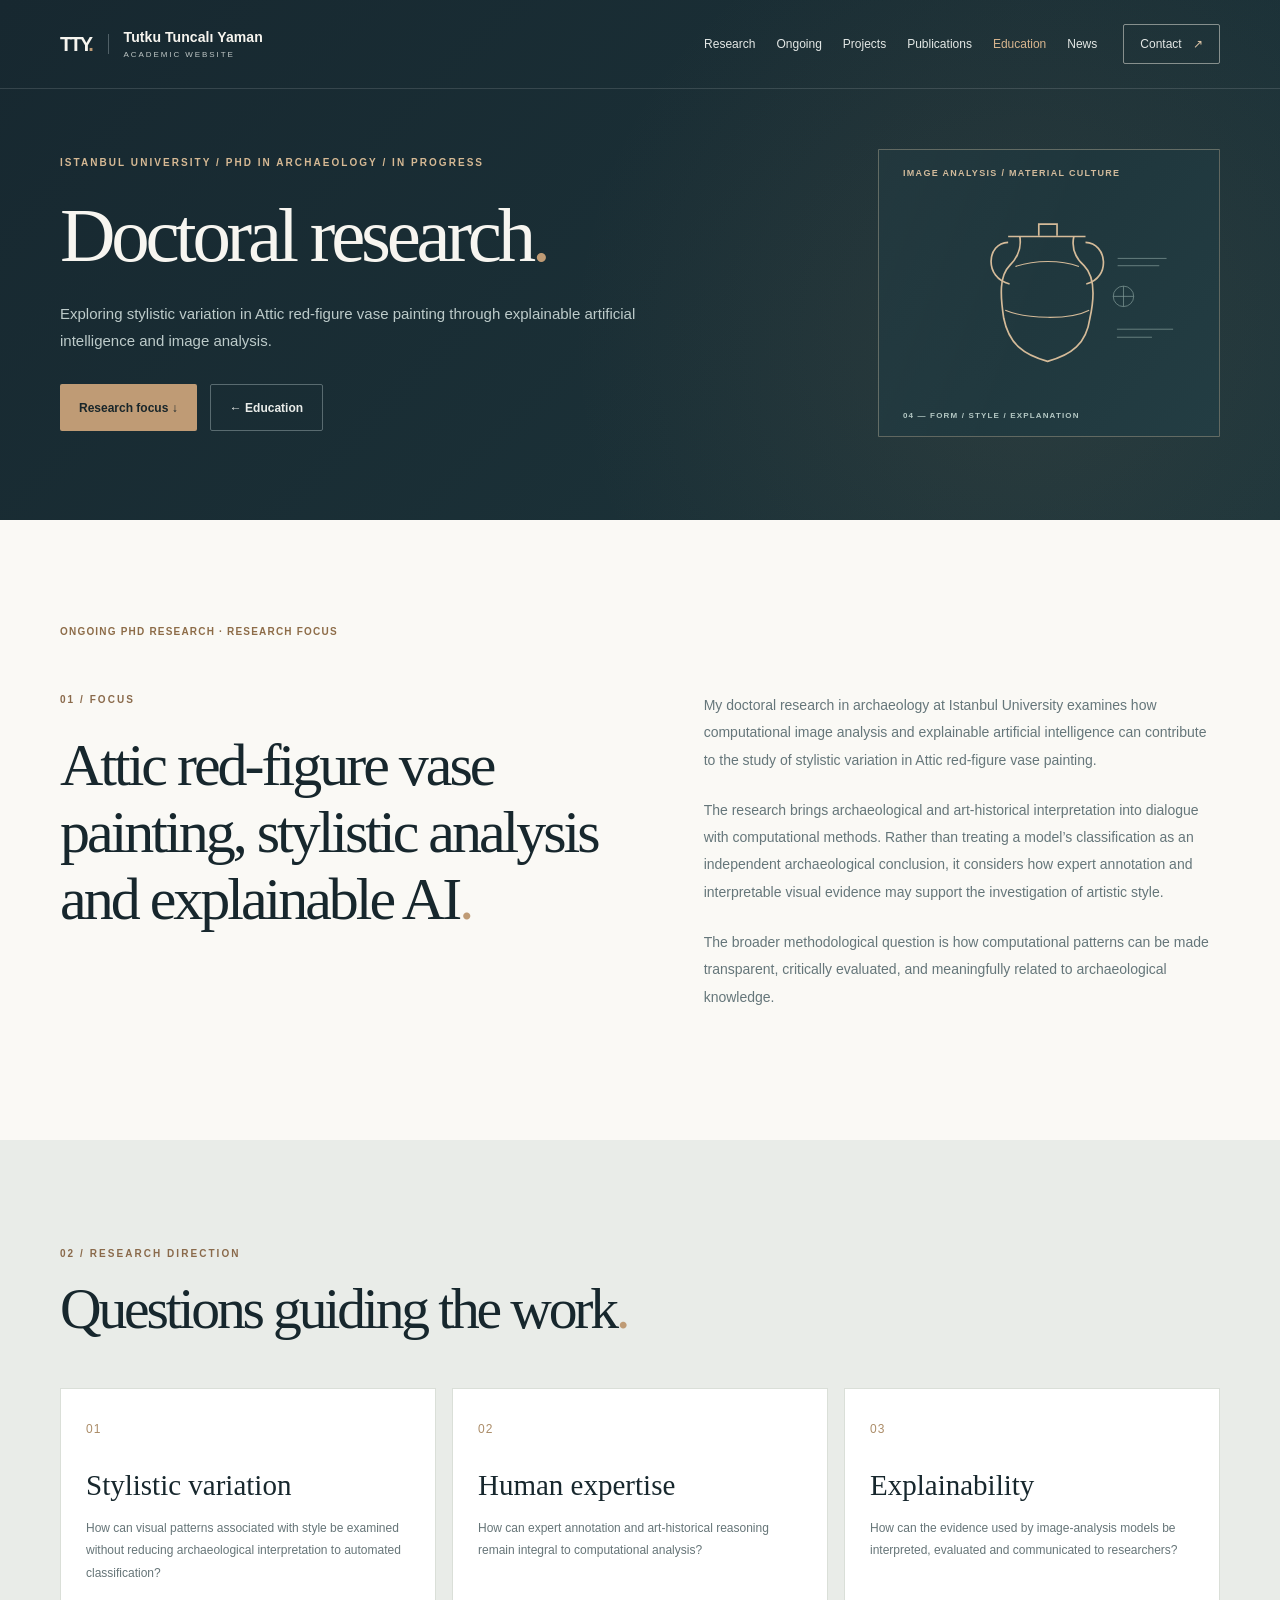
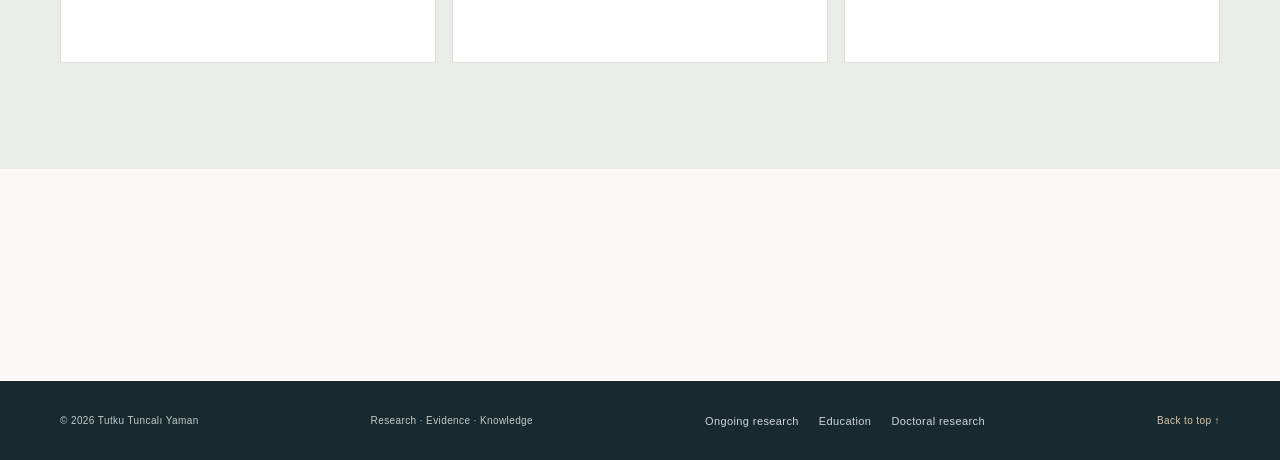
==== commit 6959f3cb: "Add files via upload" ====
--- a/doctoral-research.html
+++ b/doctoral-research.html
@@ -8,6 +8,6 @@
 <nav aria-label="Primary navigation" class="main-nav" id="primary-nav"><a href="index.html#research">Research</a><a href="ongoing.html">Ongoing</a><a href="projects.html">Projects</a><a href="index.html#publications">Publications</a><a aria-current="location" href="education.html">Education</a><a href="news.html">News</a><a class="nav-contact" href="index.html#contact">Contact <span aria-hidden="true">↗</span></a></nav>
 </div>
 </header><main id="main"><section aria-labelledby="inner-title" class="inner-hero doctoral-hero"><div class="wrap inner-hero-grid"><div><p class="eyebrow">ISTANBUL UNIVERSITY / PHD IN ARCHAEOLOGY / IN PROGRESS</p><h1 id="inner-title">Doctoral research<span class="period">.</span></h1><p class="inner-lead">Exploring stylistic variation in Attic red-figure vase painting through explainable artificial intelligence and image analysis.</p><div class="inner-hero-actions"><a class="button button-primary" href="#focus">Research focus ↓</a><a class="button button-ghost" href="education.html">← Education</a></div></div><div aria-hidden="true" class="inner-visual inner-editorial-visual"><p class="editorial-overline">IMAGE ANALYSIS / MATERIAL CULTURE</p><svg viewbox="0 0 400 260" xmlns="http://www.w3.org/2000/svg"><g fill="none" stroke="#d5bb99" stroke-width="2.3" transform="translate(74 7)"><path d="M70 43H176M86 43C89 61 81 74 72 83C58 97 59 123 64 155C71 190 91 205 124 214C157 205 177 190 182 155C189 123 188 97 174 83C164 74 156 61 160 43"></path><path d="M70 51C40 52 37 100 72 108M176 51C206 52 211 100 177 108"></path><path d="M80 84C107 75 142 75 167 84M66 144C95 156 154 158 181 144" stroke-width="1.4"></path><path d="M112 42V26H137V42"></path></g><g opacity=".75" stroke="#a1b9b4" stroke-width="1"><path d="M294 80H361M294 90H351M293 177H370M293 188H341"></path><circle cx="302" cy="132" fill="none" r="14"></circle><path d="M302 118V146M288 132H316"></path></g></svg><p class="editorial-footer">04 — FORM / STYLE / EXPLANATION</p></div></div></section>
-<section class="section doctoral-section" id="focus"><div class="wrap"><div class="doctoral-overline">ONGOING PHD RESEARCH · RESEARCH FOCUS, NOT AN OFFICIAL DISSERTATION TITLE</div><div class="doctoral-grid"><div><p class="eyebrow eyebrow-dark">01 / FOCUS</p><h2>Attic red-figure vase painting, stylistic analysis and explainable AI<span class="period">.</span></h2></div><div class="doctoral-prose"><p>My doctoral research in archaeology at Istanbul University examines how computational image analysis and explainable artificial intelligence can contribute to the study of stylistic variation in Attic red-figure vase painting.</p><p>The research brings archaeological and art-historical interpretation into dialogue with computational methods. Rather than treating a model’s classification as an independent archaeological conclusion, it considers how expert annotation and interpretable visual evidence may support the investigation of artistic style.</p><p>The broader methodological question is how computational patterns can be made transparent, critically evaluated, and meaningfully related to archaeological knowledge.</p></div></div></div></section>
-<section class="section doctoral-questions"><div class="wrap"><div class="section-head"><div><p class="eyebrow eyebrow-dark">02 / RESEARCH DIRECTION</p><h2>Questions guiding the work<span class="period">.</span></h2></div><p class="section-lead">Themes guiding the current research programme, rather than reported findings or finalized thesis hypotheses.</p></div><div class="doctoral-question-grid"><article><span>01</span><h3>Stylistic variation</h3><p>How can visual patterns associated with style be examined without reducing archaeological interpretation to automated classification?</p></article><article><span>02</span><h3>Human expertise</h3><p>How can expert annotation and art-historical reasoning remain integral to computational analysis?</p></article><article><span>03</span><h3>Explainability</h3><p>How can the evidence used by image-analysis models be interpreted, evaluated and communicated to researchers?</p></article></div></div></section>
-<section class="section doctoral-note-section"><div class="wrap doctoral-note"><p class="eyebrow eyebrow-dark">ABOUT THE CURRENT STAGE</p><h2>A developing research programme<span class="period">.</span></h2><p>This page outlines the current topic and methodological orientation of an ongoing doctoral study. It does not state an approved dissertation title, name an unverified supervisor, or present unpublished results. The research focus may be refined as the dissertation progresses.</p><div class="doctoral-note-actions"><a class="text-link" href="education.html">Academic education →</a><a class="text-link" href="ongoing.html">Other ongoing research →</a></div></div></section></main><footer class="site-footer"><div class="wrap footer-inner"><span>© 2026 Tutku Tuncalı Yaman</span><span>Research · Evidence · Knowledge</span><div class="footer-pages"><a href="ongoing.html">Ongoing research</a><a href="education.html">Education</a><a href="doctoral-research.html">Doctoral research</a></div><a href="#top">Back to top ↑</a></div></footer></body></html>+<section class="section doctoral-section" id="focus"><div class="wrap"><div class="doctoral-overline">ONGOING PHD RESEARCH · RESEARCH FOCUS</div><div class="doctoral-grid"><div><p class="eyebrow eyebrow-dark">01 / FOCUS</p><h2>Attic red-figure vase painting, stylistic analysis and explainable AI<span class="period">.</span></h2></div><div class="doctoral-prose"><p>My doctoral research in archaeology at Istanbul University examines how computational image analysis and explainable artificial intelligence can contribute to the study of stylistic variation in Attic red-figure vase painting.</p><p>The research brings archaeological and art-historical interpretation into dialogue with computational methods. Rather than treating a model’s classification as an independent archaeological conclusion, it considers how expert annotation and interpretable visual evidence may support the investigation of artistic style.</p><p>The broader methodological question is how computational patterns can be made transparent, critically evaluated, and meaningfully related to archaeological knowledge.</p></div></div></div></section>
+<section class="section doctoral-questions"><div class="wrap"><div class="section-head"><div><p class="eyebrow eyebrow-dark">02 / RESEARCH DIRECTION</p><h2>Questions guiding the work<span class="period">.</span></h2></div></div><div class="doctoral-question-grid"><article><span>01</span><h3>Stylistic variation</h3><p>How can visual patterns associated with style be examined without reducing archaeological interpretation to automated classification?</p></article><article><span>02</span><h3>Human expertise</h3><p>How can expert annotation and art-historical reasoning remain integral to computational analysis?</p></article><article><span>03</span><h3>Explainability</h3><p>How can the evidence used by image-analysis models be interpreted, evaluated and communicated to researchers?</p></article></div></div></section>
+<section class="section doctoral-note-section"></section></main><footer class="site-footer"><div class="wrap footer-inner"><span>© 2026 Tutku Tuncalı Yaman</span><span>Research · Evidence · Knowledge</span><div class="footer-pages"><a href="ongoing.html">Ongoing research</a><a href="education.html">Education</a><a href="doctoral-research.html">Doctoral research</a></div><a href="#top">Back to top ↑</a></div></footer></body></html>
--- a/styles.css
+++ b/styles.css
@@ -155,3 +155,35 @@
 @media(max-width:1110px){.hero-inner{gap:26px;grid-template-columns:minmax(0,1fr) minmax(290px,.85fr)}.hero-portrait img{height:450px}.hero h1{font-size:clamp(56px,6vw,76px)}}
 @media(max-width:760px){.hero-inner{grid-template-columns:1fr;display:flex;gap:25px;padding-top:138px;padding-bottom:42px}.hero-portrait{justify-self:center;align-self:center;margin:10px auto 0;width:min(420px,94%)}.hero-portrait img{height:390px;object-position:center 13%}.hero-portrait figcaption{font-size:7px}.hero h1{font-size:clamp(51px,10.3vw,73px)}.inner-editorial-visual{width:100%;min-height:270px}.about-figure{min-height:310px}.about-figure svg{height:240px}}
 @media(max-width:420px){.hero-portrait img{height:335px}.hero-portrait figcaption span:last-child{display:none}}
+
+/* News media: preserve complete event photos and provide responsive video player. */
+.news-entry .news-thumb img { width: 100%; height: auto; max-height: 360px; object-fit: contain; object-position: center; display: block; }
+.news-entry .news-video-thumb { align-self: center; width: 100%; }
+.news-entry .news-video-thumb iframe { display: block; width: 100%; aspect-ratio: 16 / 9; height: auto; border: 0; border-radius: 8px; }
+
+
+/* News: distinct upcoming and past event archives */
+.news-period-nav{display:flex;gap:14px;flex-wrap:wrap;margin:2px 0 38px}
+.news-period-nav a{color:#355052;text-decoration:none;border-bottom:1px solid #9eaead;padding:4px 0;font-size:12px;font-weight:700}
+.news-period-nav a:hover,.news-period-nav a:focus-visible{color:#9a734b;border-color:#9a734b}
+.news-period{scroll-margin-top:95px;margin-bottom:58px}
+.news-period-header{display:flex;align-items:baseline;justify-content:space-between;flex-wrap:wrap;gap:12px;margin-bottom:18px}
+.news-period-header h3{font:400 clamp(28px,3.4vw,42px)/1.18 var(--font-serif);letter-spacing:-.035em;margin:0;color:#20363a}
+.news-period-header p{font-size:12px;line-height:1.65;color:#617074;margin:0}
+.news-period[data-news-period="upcoming"] .news-period-header h3{color:#8f6c48}
+.news-period[hidden]{display:none!important}
+@media(max-width:760px){.news-period-nav{margin-bottom:30px}.news-period{margin-bottom:40px}.news-period-header{display:block}.news-period-header p{margin-top:8px}}
+
+/* Keep the edited book cover in full, without cropping its title, editor or imprint. */
+.news-entry .news-thumb.news-book-cover { max-height: none; background:#f5f4ef; }
+.news-entry .news-thumb.news-book-cover img { max-height: 330px; width: 100%; height: auto; object-fit: contain; }
+
+
+/* Photo archive: show the complete provided photograph in every viewport. */
+.news-entry .news-thumb{max-height:none!important;overflow:hidden;align-self:start}
+.news-entry .news-thumb img{display:block;width:100%;height:auto!important;max-height:340px;object-fit:contain!important;object-position:center;transform:none!important}
+.news-entry:hover .news-thumb img{transform:none!important}
+.news-entry .news-video-thumb{max-height:none!important;overflow:hidden}
+.news-entry .news-video-thumb iframe{display:block;width:100%;aspect-ratio:16/9;height:auto;border:0}
+.fieldwork-card h3 a{color:inherit;text-decoration:none;border-bottom:1px solid transparent}
+.fieldwork-card h3 a:hover,.fieldwork-card h3 a:focus-visible{color:#986f47;border-color:currentColor}
